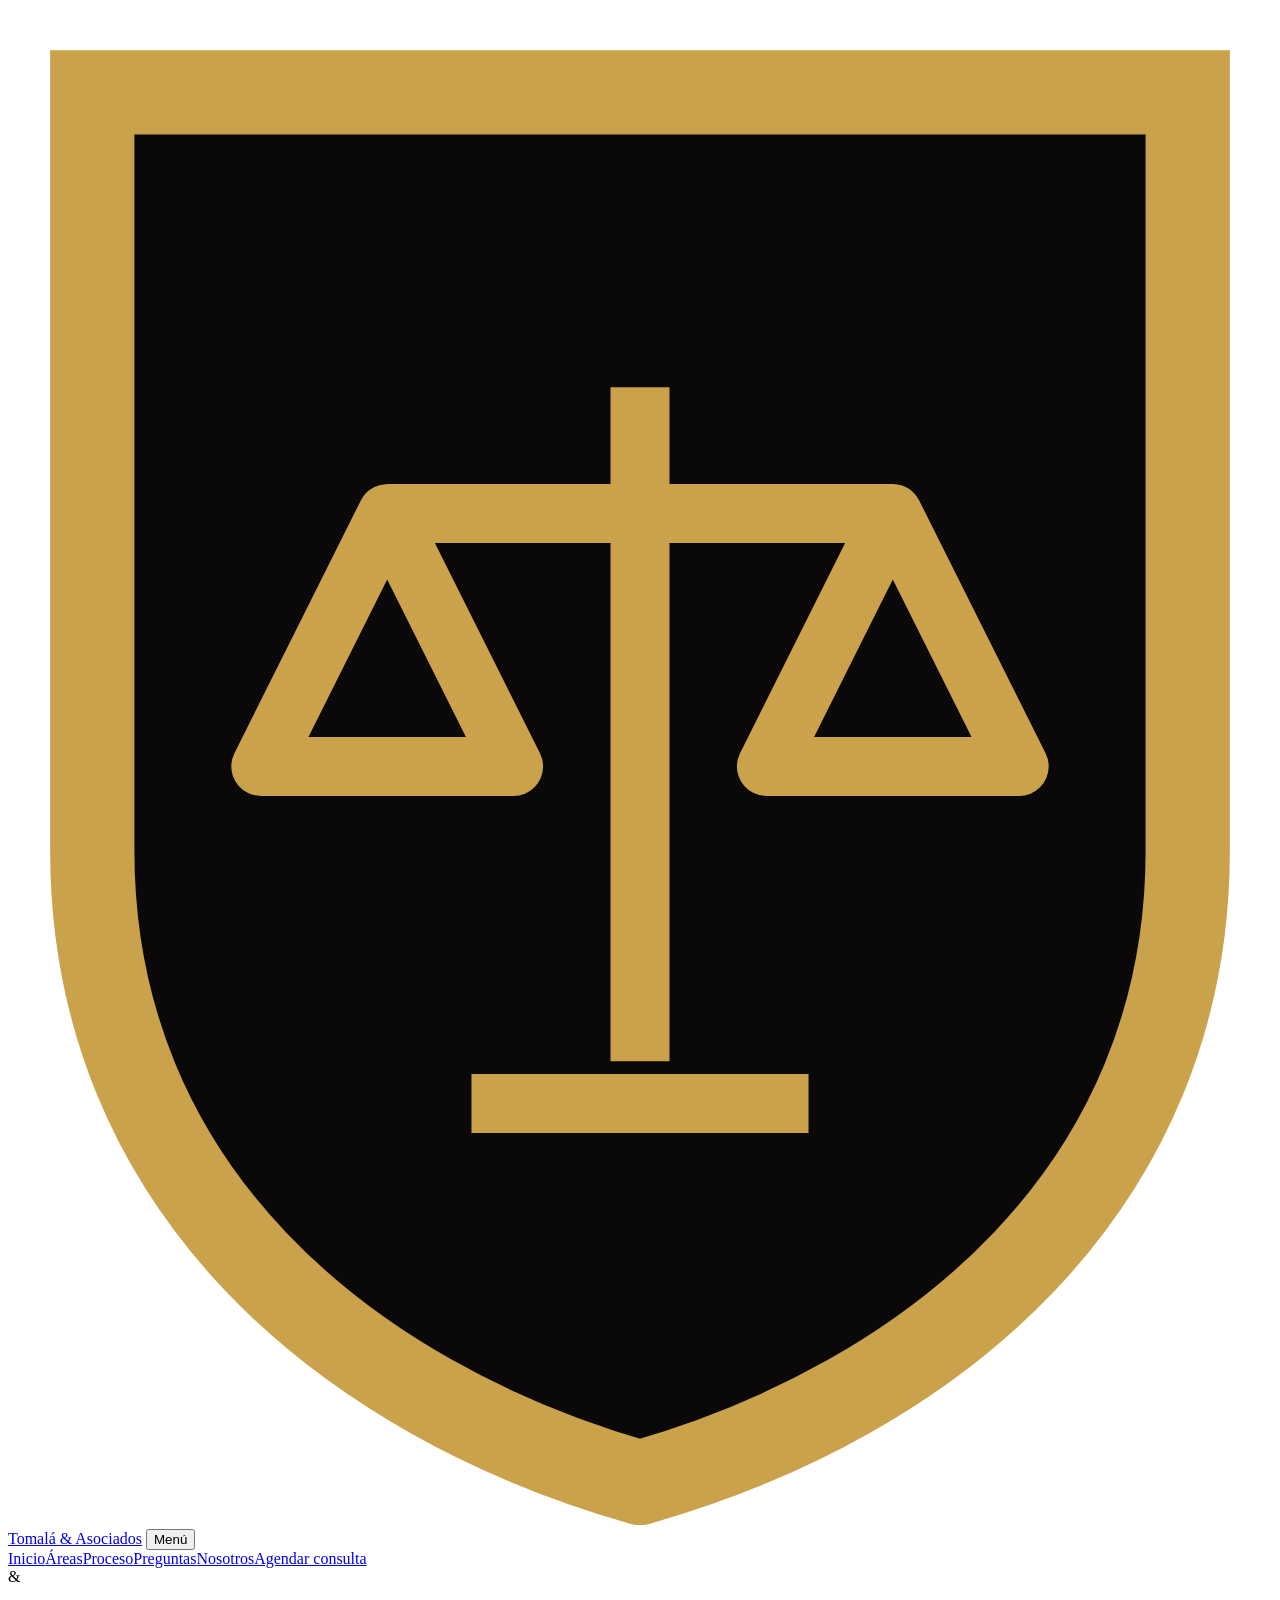
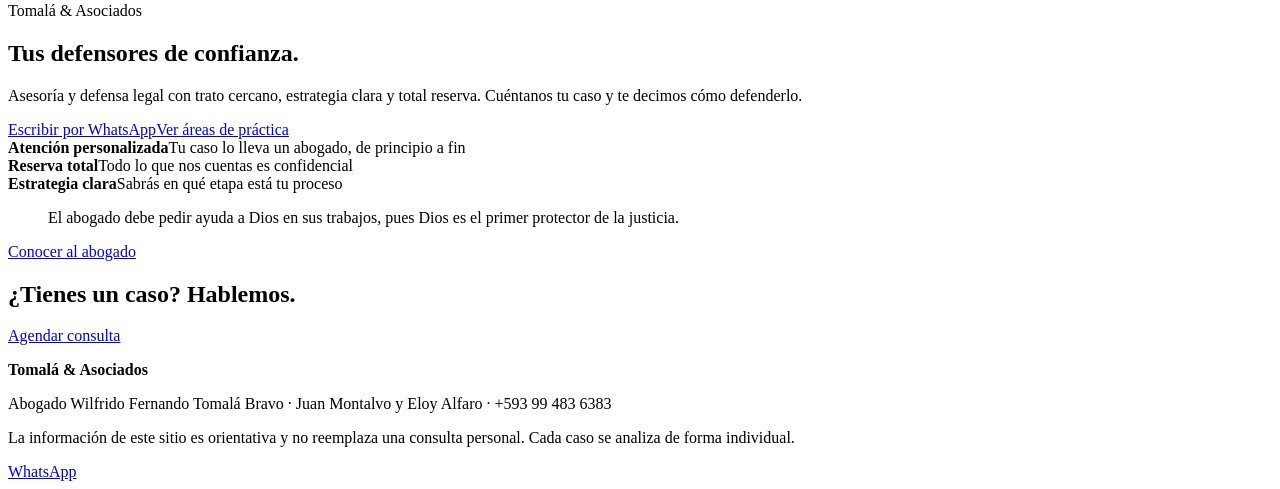
==== index.html @ 9bd875b5 "Add files via upload" ====
<!DOCTYPE html>
<html lang="es"><head><meta charset="utf-8"><meta name="viewport" content="width=device-width, initial-scale=1, viewport-fit=cover">
<title>Inicio | Tomalá &amp; Asociados</title>
<meta name="description" content="Tomalá &amp; Asociados, tus defensores de confianza. Abogado Wilfrido Fernando Tomalá Bravo.">
<link rel="preconnect" href="https://fonts.googleapis.com"><link rel="preconnect" href="https://fonts.gstatic.com" crossorigin>
<link href="https://fonts.googleapis.com/css2?family=Cormorant+Garamond:ital,wght@0,500;0,600;0,700;1,500;1,600&family=Manrope:wght@400;500;600;700&display=swap" rel="stylesheet">
<link rel="stylesheet" href="css/styles.css"></head><body>
<header><div class="wrap"><nav>
<a class="brand" href="index.html"><svg viewBox="0 0 30 36" aria-hidden="true"><path d="M2 2h26v18c0 8-6 13-13 15C8 33 2 28 2 20z" fill="#0B0809" stroke="#C9A24B" stroke-width="2"/><path d="M15 9v16M9 12h12M9 12l-3 6h6zM21 12l-3 6h6zM11 26h8" fill="none" stroke="#C9A24B" stroke-width="1.4" stroke-linejoin="round"/></svg>Tomalá &amp; Asociados</a>
<button class="menu" id="menu" aria-expanded="false" aria-controls="links">Menú</button>
<div class="links" id="links"><a href="index.html" aria-current="page">Inicio</a><a href="areas.html">Áreas</a><a href="proceso.html">Proceso</a><a href="preguntas.html">Preguntas</a><a href="nosotros.html">Nosotros</a><a class="btn" href="contacto.html">Agendar consulta</a></div>
</nav></div></header>
<main><section class="hero"><div class="amp" aria-hidden="true">&amp;</div><div class="wrap">
<p class="name">Tomalá &amp; Asociados</p><h1>Tus defensores de confianza.</h1>
<p class="lead">Asesoría y defensa legal con trato cercano, estrategia clara y total reserva. Cuéntanos tu caso y te decimos cómo defenderlo.</p>
<div class="cta"><a class="btn" href="https://wa.me/593994836383" rel="noopener">Escribir por WhatsApp</a><a class="btn line" href="areas.html">Ver áreas de práctica</a></div>
<div class="facts"><div><strong>Atención personalizada</strong><span>Tu caso lo lleva un abogado, de principio a fin</span></div><div><strong>Reserva total</strong><span>Todo lo que nos cuentas es confidencial</span></div><div><strong>Estrategia clara</strong><span>Sabrás en qué etapa está tu proceso</span></div></div></div></section>
<section class="alt"><div class="wrap"><blockquote>El abogado debe pedir ayuda a Dios en sus trabajos, pues Dios es el primer protector de la justicia.</blockquote>
<a class="btn line" href="nosotros.html">Conocer al abogado</a></div></section><section class="band"><div class="wrap"><h2>¿Tienes un caso? Hablemos.</h2><a class="btn" href="contacto.html">Agendar consulta</a></div></section></main>
<footer><div class="wrap"><p><strong>Tomalá &amp; Asociados</strong></p>
<p>Abogado Wilfrido Fernando Tomalá Bravo · Juan Montalvo y Eloy Alfaro · +593 99 483 6383</p>
<p>La información de este sitio es orientativa y no reemplaza una consulta personal. Cada caso se analiza de forma individual.</p></div></footer>
<a class="wa" href="https://wa.me/593994836383" rel="noopener">WhatsApp</a>
<script src="js/main.js"></script></body></html>
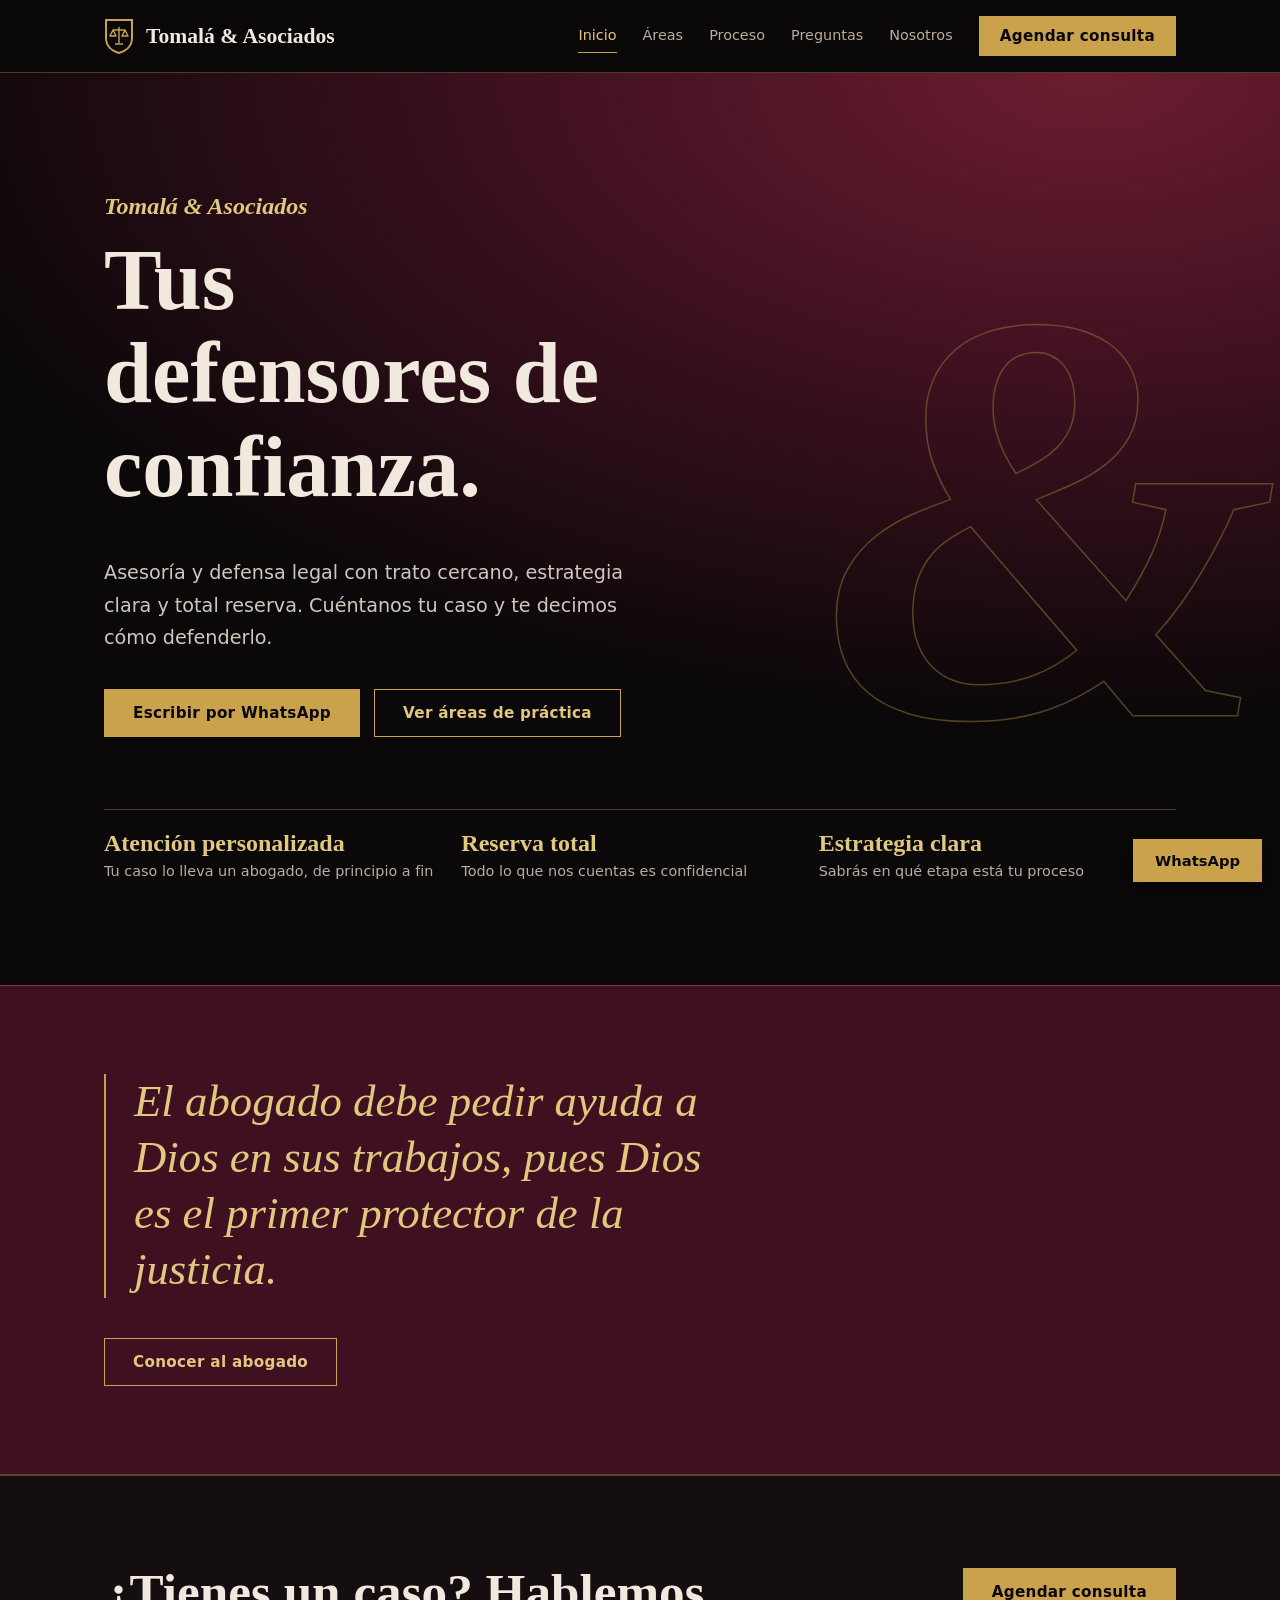
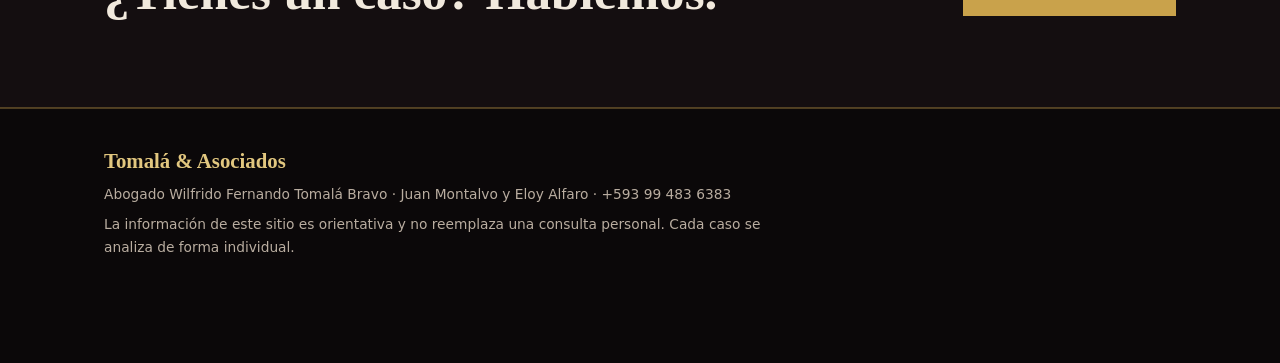
==== commit ba9c908e: "Add files via upload" ====
--- a/index.html
+++ b/index.html
@@ -4,7 +4,104 @@
 <meta name="description" content="Tomalá &amp; Asociados, tus defensores de confianza. Abogado Wilfrido Fernando Tomalá Bravo.">
 <link rel="preconnect" href="https://fonts.googleapis.com"><link rel="preconnect" href="https://fonts.gstatic.com" crossorigin>
 <link href="https://fonts.googleapis.com/css2?family=Cormorant+Garamond:ital,wght@0,500;0,600;0,700;1,500;1,600&family=Manrope:wght@400;500;600;700&display=swap" rel="stylesheet">
-<link rel="stylesheet" href="css/styles.css"></head><body>
+<style>:root{--black:#0B0809;--black2:#140E10;--wine:#6B1D2F;--wine-deep:#3E1020;--gold:#C9A24B;--gold-soft:#E2C77F;--gold-dim:#8F7436;--ink:#F1E9DD;--muted:#B9ADA0;--line:rgba(201,162,75,.35);--serif:"Cormorant Garamond",Garamond,"Times New Roman",serif;--sans:"Manrope",system-ui,-apple-system,"Segoe UI",Roboto,sans-serif;color-scheme:dark;box-sizing:border-box}
+*,*::before,*::after{box-sizing:inherit}
+html{scroll-behavior:smooth;background:var(--black)}
+body{margin:0;background:var(--black);color:var(--ink);font:400 16.5px/1.7 var(--sans);padding-top:env(safe-area-inset-top,0px);padding-bottom:env(safe-area-inset-bottom,0px)}
+h1,h2,h3{font-family:var(--serif);font-weight:600;line-height:1.08;margin:0 0 .5em}
+h1{font-size:clamp(2.8rem,7vw,5.4rem);max-width:12ch}
+h2{font-size:clamp(2.1rem,4.4vw,3.2rem)}
+h3{font-size:1.6rem;color:var(--gold-soft)}
+p{margin:0 0 1.1em;max-width:60ch;color:var(--muted)}
+a{color:inherit}
+:focus-visible{outline:2px solid var(--gold);outline-offset:3px}
+.wrap{max-width:1120px;margin:0 auto;padding:0 24px}
+section{padding:88px 0}
+header{position:sticky;top:0;background:rgba(11,8,9,.95);backdrop-filter:blur(8px);border-bottom:1px solid var(--line);z-index:9}
+nav{display:flex;align-items:center;justify-content:space-between;gap:20px;min-height:72px}
+.brand{display:flex;align-items:center;gap:12px;text-decoration:none;font:700 1.35rem var(--serif)}
+.brand svg{width:30px;height:36px;flex:none}
+.links{display:flex;gap:26px;align-items:center;font-size:.9rem;font-weight:500}
+.links a{text-decoration:none;color:var(--muted);padding:4px 0;border-bottom:1px solid transparent}
+.links a:hover{color:var(--gold-soft)}
+.links a[aria-current]{color:var(--gold-soft);border-color:var(--gold)}
+.btn{display:inline-block;background:var(--gold);color:var(--black)!important;padding:14px 28px;font:700 .95rem var(--sans);text-decoration:none;border:1px solid var(--gold);cursor:pointer;letter-spacing:.02em}
+.btn:hover{background:var(--gold-soft);border-color:var(--gold-soft)}
+.btn.line{background:transparent;color:var(--gold-soft)!important}
+.btn.line:hover{background:rgba(201,162,75,.12)}
+.links .btn{padding:10px 20px;border-bottom:1px solid var(--gold)}
+.menu{display:none;background:none;border:1px solid var(--gold);color:var(--gold-soft);padding:8px 14px;font:600 .9rem var(--sans);cursor:pointer}
+.hero{position:relative;overflow:hidden;padding:120px 0 100px;background:radial-gradient(120% 90% at 85% 0%,var(--wine) 0%,var(--wine-deep) 38%,var(--black) 78%)}
+.hero .amp{position:absolute;right:0;top:50%;transform:translateY(-52%);font:italic 600 clamp(20rem,46vw,40rem)/1 var(--serif);color:transparent;-webkit-text-stroke:1.5px var(--gold-dim);opacity:.55;pointer-events:none;user-select:none}
+.hero .wrap{position:relative}
+.name{font:italic 600 1.5rem var(--serif);color:var(--gold-soft);margin:0 0 14px}
+.lead{font-size:1.2rem;max-width:46ch;color:var(--ink);opacity:.85}
+.cta{display:flex;gap:14px;flex-wrap:wrap;margin-top:34px}
+.facts{display:flex;flex-wrap:wrap;margin-top:72px;border-top:1px solid var(--line)}
+.facts div{flex:1 1 200px;padding:20px 24px 0 0}
+.facts strong{display:block;font:600 1.5rem var(--serif);color:var(--gold-soft)}
+.facts span{font-size:.9rem;color:var(--muted)}
+.pagehead{padding:84px 0 56px;background:radial-gradient(110% 120% at 90% 0%,var(--wine) 0%,var(--wine-deep) 45%,var(--black) 85%);border-bottom:1px solid var(--line)}
+.pagehead h1{font-size:clamp(2.6rem,6vw,4.4rem);max-width:none;margin:0 0 .3em}
+.pagehead p{margin:0;color:var(--ink);opacity:.8;font-size:1.15rem}
+.rows{border-top:1px solid var(--line)}
+.row{display:grid;grid-template-columns:minmax(220px,1fr) 2fr;gap:32px;align-items:baseline;padding:30px 0;border-bottom:1px solid var(--line);transition:background .25s,padding .25s}
+.row:hover{background:linear-gradient(90deg,rgba(107,29,47,.6),transparent);padding-left:20px}
+.row h3,.row p{margin:0}
+.steps{list-style:none;counter-reset:s;margin:0;padding:0;display:grid;grid-template-columns:repeat(4,1fr)}
+.steps li{counter-increment:s;padding-right:28px;position:relative}
+.steps li::before{content:counter(s);display:grid;place-items:center;width:44px;height:44px;border-radius:50%;background:var(--black);border:1px solid var(--gold);color:var(--gold);font:600 1.3rem var(--serif);position:relative;z-index:1}
+.steps li::after{content:"";position:absolute;top:22px;left:44px;right:0;height:1px;background:var(--gold-dim)}
+.steps li:last-child::after{display:none}
+.steps strong{display:block;margin:20px 0 6px;font:600 1.45rem var(--serif)}
+.steps span{display:block;font-size:.95rem;color:var(--muted);max-width:26ch}
+.alt{background:var(--wine-deep);border-block:1px solid var(--line)}
+.bring{border:1px solid var(--gold);padding:36px;background:linear-gradient(160deg,var(--black2),var(--black));max-width:640px}
+.bring ul{margin:0;padding:0;list-style:none}
+.bring li{padding:12px 0 12px 26px;border-bottom:1px solid var(--line);position:relative}
+.bring li:last-child{border:0}
+.bring li::before{content:"";position:absolute;left:2px;top:22px;width:9px;height:9px;background:var(--gold);transform:rotate(45deg)}
+details{border-bottom:1px solid var(--line);padding:20px 0}
+details:first-of-type{border-top:1px solid var(--line)}
+summary{cursor:pointer;font:600 1.5rem var(--serif);list-style:none;display:flex;justify-content:space-between;gap:16px}
+summary::-webkit-details-marker{display:none}
+summary::after{content:"+";color:var(--gold);font-size:1.6rem;line-height:1}
+details[open] summary::after{content:"−"}
+details p{margin:12px 0 0}
+.faq{max-width:800px}
+blockquote{margin:0 0 40px;font:italic 500 clamp(1.8rem,3.8vw,2.8rem)/1.25 var(--serif);color:var(--gold-soft);max-width:28ch;padding-left:28px;border-left:2px solid var(--gold)}
+.contact{display:grid;grid-template-columns:1fr 1.2fr;gap:72px}
+.info dt{font:600 1.2rem var(--serif);color:var(--gold-soft)}
+.info dd{margin:0 0 18px;color:var(--muted)}
+.info dd a{text-decoration:none;border-bottom:1px solid var(--gold-dim)}
+form{display:grid;gap:16px;padding:36px;border:1px solid var(--gold);background:linear-gradient(160deg,var(--wine-deep),var(--black))}
+label{display:grid;gap:6px;font-weight:600;font-size:.9rem;color:var(--gold-soft)}
+input,select,textarea{font:inherit;font-weight:400;color:var(--ink);background:rgba(0,0,0,.45);border:1px solid var(--gold-dim);padding:12px 14px;width:100%;border-radius:0}
+input:focus,select:focus,textarea:focus{outline:none;border-color:var(--gold-soft)}
+textarea{min-height:120px;resize:vertical}
+.note{font-size:.82rem;margin:0}
+.band{background:var(--black2);border-block:1px solid var(--line);text-align:left}
+.band .wrap{display:flex;justify-content:space-between;align-items:center;gap:24px;flex-wrap:wrap}
+.band h2{margin:0}
+footer{padding:40px 0 96px;border-top:1px solid var(--line);font-size:.86rem;color:var(--muted)}
+footer p{max-width:80ch;margin-bottom:.5em}
+footer strong{font:600 1.3rem var(--serif);color:var(--gold-soft)}
+.wa{position:fixed;right:18px;bottom:calc(18px + env(safe-area-inset-bottom,0px));z-index:9;background:var(--gold);color:var(--black);padding:13px 22px;font:700 .92rem var(--sans);text-decoration:none;box-shadow:0 6px 24px rgba(0,0,0,.6)}
+.wa:hover{background:var(--gold-soft)}
+@media (max-width:900px){
+ section{padding:64px 0}
+ .menu{display:block}
+ .links{display:none;position:absolute;left:0;right:0;top:72px;flex-direction:column;align-items:stretch;gap:0;background:var(--black);border-bottom:1px solid var(--line);padding:8px 24px 20px}
+ .links.open{display:flex}
+ .links a{padding:14px 0;border-bottom:1px solid var(--line)}
+ .contact{grid-template-columns:1fr;gap:36px}
+ .row{grid-template-columns:1fr;gap:8px}
+ .steps{grid-template-columns:1fr;gap:32px}
+ .steps li::after{display:none}
+ .hero{padding:80px 0}.hero .amp{opacity:.25}
+}
+@media (prefers-reduced-motion:reduce){html{scroll-behavior:auto}.row{transition:none}}
+</style></head><body>
 <header><div class="wrap"><nav>
 <a class="brand" href="index.html"><svg viewBox="0 0 30 36" aria-hidden="true"><path d="M2 2h26v18c0 8-6 13-13 15C8 33 2 28 2 20z" fill="#0B0809" stroke="#C9A24B" stroke-width="2"/><path d="M15 9v16M9 12h12M9 12l-3 6h6zM21 12l-3 6h6zM11 26h8" fill="none" stroke="#C9A24B" stroke-width="1.4" stroke-linejoin="round"/></svg>Tomalá &amp; Asociados</a>
 <button class="menu" id="menu" aria-expanded="false" aria-controls="links">Menú</button>
@@ -21,4 +118,6 @@
 <p>Abogado Wilfrido Fernando Tomalá Bravo · Juan Montalvo y Eloy Alfaro · +593 99 483 6383</p>
 <p>La información de este sitio es orientativa y no reemplaza una consulta personal. Cada caso se analiza de forma individual.</p></div></footer>
 <a class="wa" href="https://wa.me/593994836383" rel="noopener">WhatsApp</a>
-<script src="js/main.js"></script></body></html>+<script>var m=document.getElementById('menu');if(m){m.addEventListener('click',function(){var l=document.getElementById('links');var o=l.classList.toggle('open');m.setAttribute('aria-expanded',o)})}
+var f=document.getElementById('f');if(f){f.addEventListener('submit',function(e){e.preventDefault();var d=new FormData(f);var b='Nombre: '+d.get('nombre')+'\nTeléfono: '+d.get('tel')+'\nTipo de caso: '+d.get('area')+'\n\n'+d.get('msg');location.href='mailto:fernandotomala5@hotmail.com?subject='+encodeURIComponent('Solicitud de consulta')+'&body='+encodeURIComponent(b)})}
+</script></body></html>
